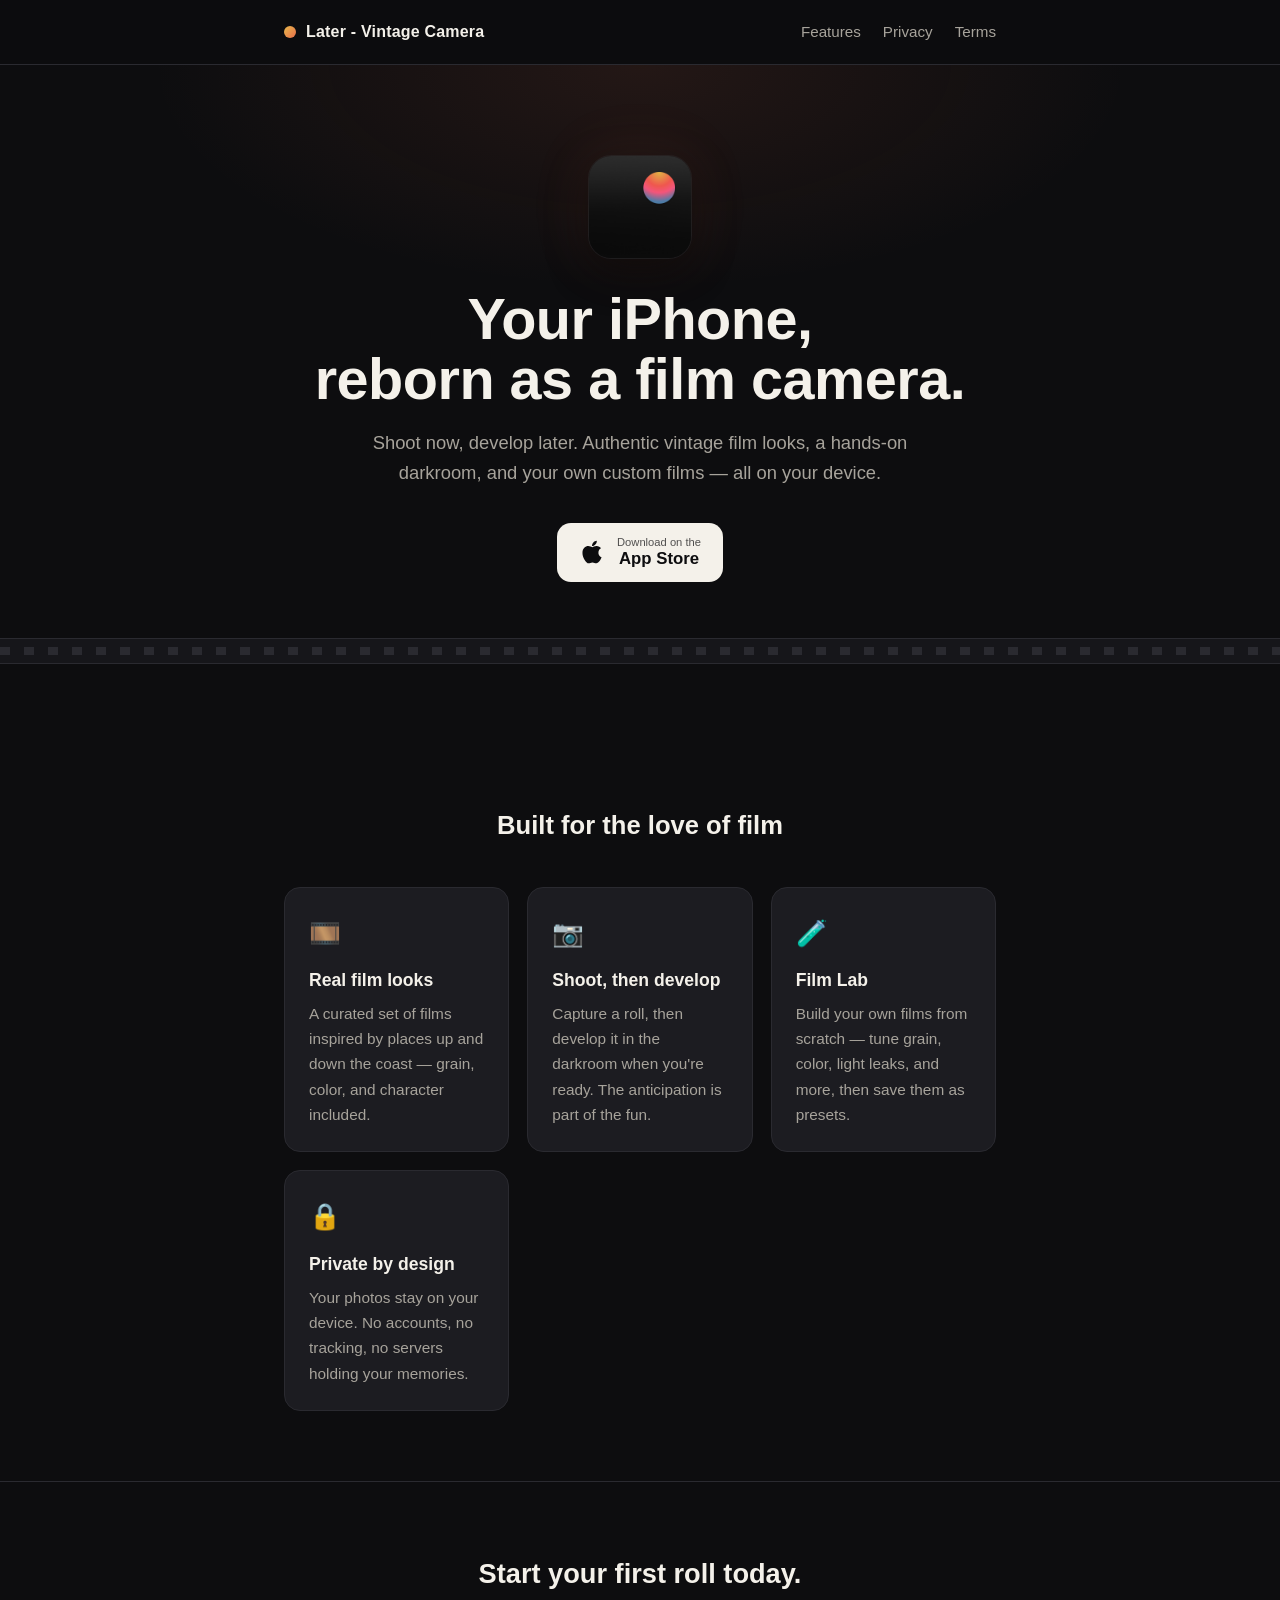
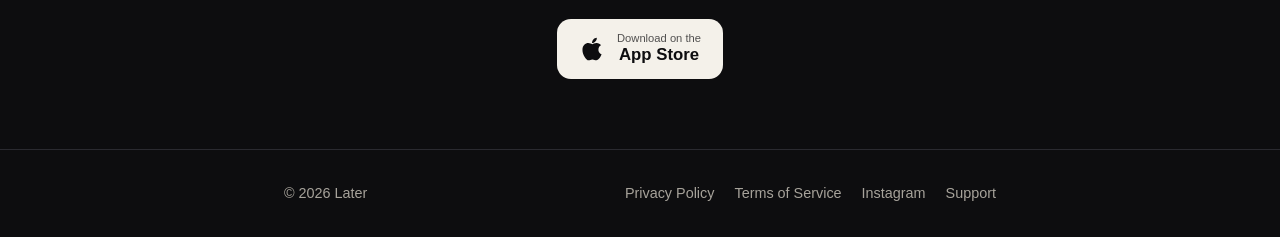
==== index.html @ 32f08ff6 "NAFC -> Later" ====
<!DOCTYPE html>
<html lang="en">
<head>
	<meta charset="UTF-8" />
	<meta name="viewport" content="width=device-width, initial-scale=1.0" />
	<title>Later — vintage film looks on your iPhone</title>
	<meta name="description" content="Later turns your iPhone into a vintage film camera. Shoot, develop, and relive your photos with authentic film looks." />
	<link rel="canonical" href="https://latercamera.app/" />

	<!-- Open Graph -->
	<meta property="og:type" content="website" />
	<meta property="og:title" content="Later - Vintage Camera App" />
	<meta property="og:description" content="Turn your iPhone into a vintage film camera. Shoot, develop, and relive your photos." />
	<meta property="og:url" content="https://latercamera.app/" />
	<meta property="og:image" content="https://latercamera.app/assets/logo.jpg" />
	<meta name="twitter:card" content="summary_large_image" />

	<link rel="icon" href="data:image/svg+xml,<svg xmlns='http://www.w3.org/2000/svg' viewBox='0 0 100 100'><text y='.9em' font-size='90'>📷</text></svg>" />
	<link rel="apple-touch-icon" href="assets/logo.jpg" />
	<link rel="stylesheet" href="styles.css" />
</head>
<body>
	<header class="site-header">
		<div class="container nav">
			<a class="brand" href="/"><span class="dot"></span> Later - Vintage Camera</a>
			<nav class="nav-links">
				<a href="#features">Features</a>
				<a href="/privacy">Privacy</a>
				<a href="/terms">Terms</a>
			</nav>
		</div>
	</header>

	<main>
		<section class="hero">
			<div class="container">
				<img class="app-icon" src="assets/logo.jpg" alt="Later app icon" width="104" height="104" />
				<h1>Your iPhone,<br />reborn as a film camera.</h1>
				<p class="lede">Shoot now, develop later. Authentic vintage film looks, a hands-on darkroom, and your own custom films — all on your device.</p>
				<a class="appstore-btn" href="https://apps.apple.com/app/apple-store/id6468926207?pt=123932392&amp;ct=website&amp;mt=8">
					<svg viewBox="0 0 384 512" fill="currentColor" aria-hidden="true"><path d="M318.7 268.7c-.2-36.7 16.4-64.4 50-84.8-18.8-26.9-47.2-41.7-84.7-44.6-35.5-2.8-74.3 20.7-88.5 20.7-15 0-49.4-19.7-76.4-19.7C63.3 141.2 4 184.8 4 273.5q0 39.3 14.4 81.2c12.8 36.7 59 126.7 107.2 125.2 25.2-.6 43-17.9 75.8-17.9 31.8 0 48.3 17.9 76.4 17.9 48.6-.7 90.4-82.5 102.6-119.3-65.2-30.7-61.7-90-61.7-91.9zm-56.6-164.2c27.3-32.4 24.8-61.9 24-72.5-24.1 1.4-52 16.4-67.9 34.9-17.5 19.8-27.8 44.3-25.6 71.9 26.1 2 49.9-11.4 69.5-34.3z"/></svg>
					<span><span class="small">Download on the</span><span class="big">App Store</span></span>
				</a>
			</div>
			<div class="filmstrip" aria-hidden="true"></div>
		</section>

		<section class="features" id="features">
			<div class="container">
				<h2>Built for the love of film</h2>
				<div class="grid">
					<div class="card">
						<div class="icon">🎞️</div>
						<h3>Real film looks</h3>
						<p>A curated set of films inspired by places up and down the coast — grain, color, and character included.</p>
					</div>
					<div class="card">
						<div class="icon">📷</div>
						<h3>Shoot, then develop</h3>
						<p>Capture a roll, then develop it in the darkroom when you're ready. The anticipation is part of the fun.</p>
					</div>
					<div class="card">
						<div class="icon">🧪</div>
						<h3>Film Lab</h3>
						<p>Build your own films from scratch — tune grain, color, light leaks, and more, then save them as presets.</p>
					</div>
					<div class="card">
						<div class="icon">🔒</div>
						<h3>Private by design</h3>
						<p>Your photos stay on your device. No accounts, no tracking, no servers holding your memories.</p>
					</div>
				</div>
			</div>
		</section>

		<section class="cta">
			<div class="container">
				<h2>Start your first roll today.</h2>
				<a class="appstore-btn" href="https://apps.apple.com/app/apple-store/id6468926207?pt=123932392&amp;ct=website&amp;mt=8">
					<svg viewBox="0 0 384 512" fill="currentColor" aria-hidden="true"><path d="M318.7 268.7c-.2-36.7 16.4-64.4 50-84.8-18.8-26.9-47.2-41.7-84.7-44.6-35.5-2.8-74.3 20.7-88.5 20.7-15 0-49.4-19.7-76.4-19.7C63.3 141.2 4 184.8 4 273.5q0 39.3 14.4 81.2c12.8 36.7 59 126.7 107.2 125.2 25.2-.6 43-17.9 75.8-17.9 31.8 0 48.3 17.9 76.4 17.9 48.6-.7 90.4-82.5 102.6-119.3-65.2-30.7-61.7-90-61.7-91.9zm-56.6-164.2c27.3-32.4 24.8-61.9 24-72.5-24.1 1.4-52 16.4-67.9 34.9-17.5 19.8-27.8 44.3-25.6 71.9 26.1 2 49.9-11.4 69.5-34.3z"/></svg>
					<span><span class="small">Download on the</span><span class="big">App Store</span></span>
				</a>
			</div>
		</section>
	</main>

	<footer class="site-footer">
		<div class="container footer-inner">
			<span>© 2026 Later</span>
			<nav class="footer-links">
				<a href="/privacy">Privacy Policy</a>
				<a href="/terms">Terms of Service</a>
				<a href="https://www.instagram.com/notafilmcamera/" rel="noopener" target="_blank">Instagram</a>
				<a href="mailto:support@latercamera.app">Support</a>
			</nav>
		</div>
	</footer>
</body>
</html>
---- styles.css ----
/* Not A Film Camera — site styles */

:root {
	--bg: #0d0d0f;
	--bg-soft: #16161a;
	--surface: #1c1c21;
	--text: #f4f1ea;
	--text-dim: #a7a39b;
	--accent: #e8b84b;        /* warm kodak-ish yellow */
	--accent-2: #e86f4b;      /* warm orange */
	--border: #2a2a30;
	--max-width: 760px;
	--radius: 16px;
	font-size: 16px;
}

* { box-sizing: border-box; margin: 0; padding: 0; }

html { scroll-behavior: smooth; }

body {
	background: var(--bg);
	color: var(--text);
	font-family: -apple-system, BlinkMacSystemFont, "Segoe UI", Roboto, Helvetica, Arial, sans-serif;
	line-height: 1.65;
	-webkit-font-smoothing: antialiased;
	min-height: 100vh;
	display: flex;
	flex-direction: column;
}

a { color: var(--accent); text-decoration: none; }
a:hover { text-decoration: underline; }

.container {
	width: 100%;
	max-width: var(--max-width);
	margin: 0 auto;
	padding: 0 24px;
}

/* Header / nav */
.site-header {
	border-bottom: 1px solid var(--border);
	background: rgba(13, 13, 15, 0.85);
	backdrop-filter: saturate(160%) blur(10px);
	position: sticky;
	top: 0;
	z-index: 10;
}
.nav {
	display: flex;
	align-items: center;
	justify-content: space-between;
	height: 64px;
}
.brand {
	display: flex;
	align-items: center;
	gap: 10px;
	font-weight: 700;
	color: var(--text);
	letter-spacing: 0.2px;
}
.brand:hover { text-decoration: none; }
.brand .dot {
	width: 12px; height: 12px; border-radius: 50%;
	background: linear-gradient(135deg, var(--accent), var(--accent-2));
}
.nav-links { display: flex; gap: 22px; font-size: 0.95rem; }
.nav-links a { color: var(--text-dim); }
.nav-links a:hover { color: var(--text); text-decoration: none; }

/* Hero */
.hero {
	text-align: center;
	padding: 90px 0 70px;
	background:
		radial-gradient(700px 320px at 50% 0%, rgba(232, 111, 75, 0.10), transparent 70%),
		var(--bg);
}
.app-icon {
	width: 104px;
	height: 104px;
	border-radius: 23px;
	display: block;
	margin: 0 auto 30px;
	box-shadow: 0 14px 40px rgba(0, 0, 0, 0.45), 0 0 60px rgba(232, 111, 75, 0.12);
	border: 1px solid rgba(255, 255, 255, 0.06);
}
.hero .eyebrow {
	color: var(--accent);
	font-size: 0.8rem;
	font-weight: 600;
	letter-spacing: 2px;
	text-transform: uppercase;
}
.hero h1 {
	font-size: clamp(2.4rem, 7vw, 3.6rem);
	line-height: 1.05;
	margin: 16px 0 18px;
	letter-spacing: -0.5px;
}
.hero p.lede {
	color: var(--text-dim);
	font-size: 1.15rem;
	max-width: 540px;
	margin: 0 auto 34px;
}

/* App Store button */
.appstore-btn {
	display: inline-flex;
	align-items: center;
	gap: 12px;
	background: var(--text);
	color: #0d0d0f;
	padding: 14px 22px;
	border-radius: 14px;
	font-weight: 600;
	font-size: 1.02rem;
	transition: transform 0.15s ease, opacity 0.15s ease;
}
.appstore-btn:hover { transform: translateY(-2px); text-decoration: none; opacity: 0.92; }
.appstore-btn svg { width: 26px; height: 26px; }
.appstore-btn .small { display: block; font-size: 0.7rem; font-weight: 500; opacity: 0.7; line-height: 1; margin-bottom: 2px; }
.appstore-btn .big { display: block; font-size: 1.05rem; line-height: 1.1; }

/* Film strip accent */
.filmstrip {
	height: 26px;
	margin: 56px 0 0;
	background:
		repeating-linear-gradient(90deg, var(--border) 0 10px, transparent 10px 24px) center / auto 8px no-repeat,
		var(--bg-soft);
	border-top: 1px solid var(--border);
	border-bottom: 1px solid var(--border);
}

/* Features */
.features { padding: 70px 0; }
.features h2 { text-align: center; font-size: 1.6rem; margin-bottom: 40px; }
.grid {
	display: grid;
	grid-template-columns: repeat(auto-fit, minmax(220px, 1fr));
	gap: 18px;
}
.card {
	background: var(--surface);
	border: 1px solid var(--border);
	border-radius: var(--radius);
	padding: 24px;
}
.card .icon { font-size: 1.6rem; }
.card h3 { font-size: 1.1rem; margin: 12px 0 6px; }
.card p { color: var(--text-dim); font-size: 0.96rem; }

/* CTA band */
.cta {
	text-align: center;
	padding: 70px 0;
	border-top: 1px solid var(--border);
}
.cta h2 { font-size: 1.7rem; margin-bottom: 22px; }

/* Legal / content pages */
.content { padding: 56px 0 72px; flex: 1; }
.content h1 { font-size: 2rem; margin-bottom: 6px; }
.content .updated { color: var(--text-dim); font-size: 0.9rem; margin-bottom: 36px; }
.content h2 { font-size: 1.25rem; margin: 34px 0 12px; }
.content p, .content li { color: var(--text); }
.content p { margin-bottom: 14px; }
.content ul { margin: 0 0 14px 22px; }
.content li { margin-bottom: 8px; }
.content a { word-break: break-word; }

/* Footer */
.site-footer {
	border-top: 1px solid var(--border);
	padding: 32px 0;
	color: var(--text-dim);
	font-size: 0.9rem;
}
.footer-inner {
	display: flex;
	flex-wrap: wrap;
	gap: 14px;
	align-items: center;
	justify-content: space-between;
}
.footer-links { display: flex; gap: 20px; flex-wrap: wrap; }
.footer-links a { color: var(--text-dim); }
.footer-links a:hover { color: var(--text); text-decoration: none; }

@media (max-width: 520px) {
	.nav-links { gap: 16px; }
	.hero { padding: 70px 0 56px; }
}
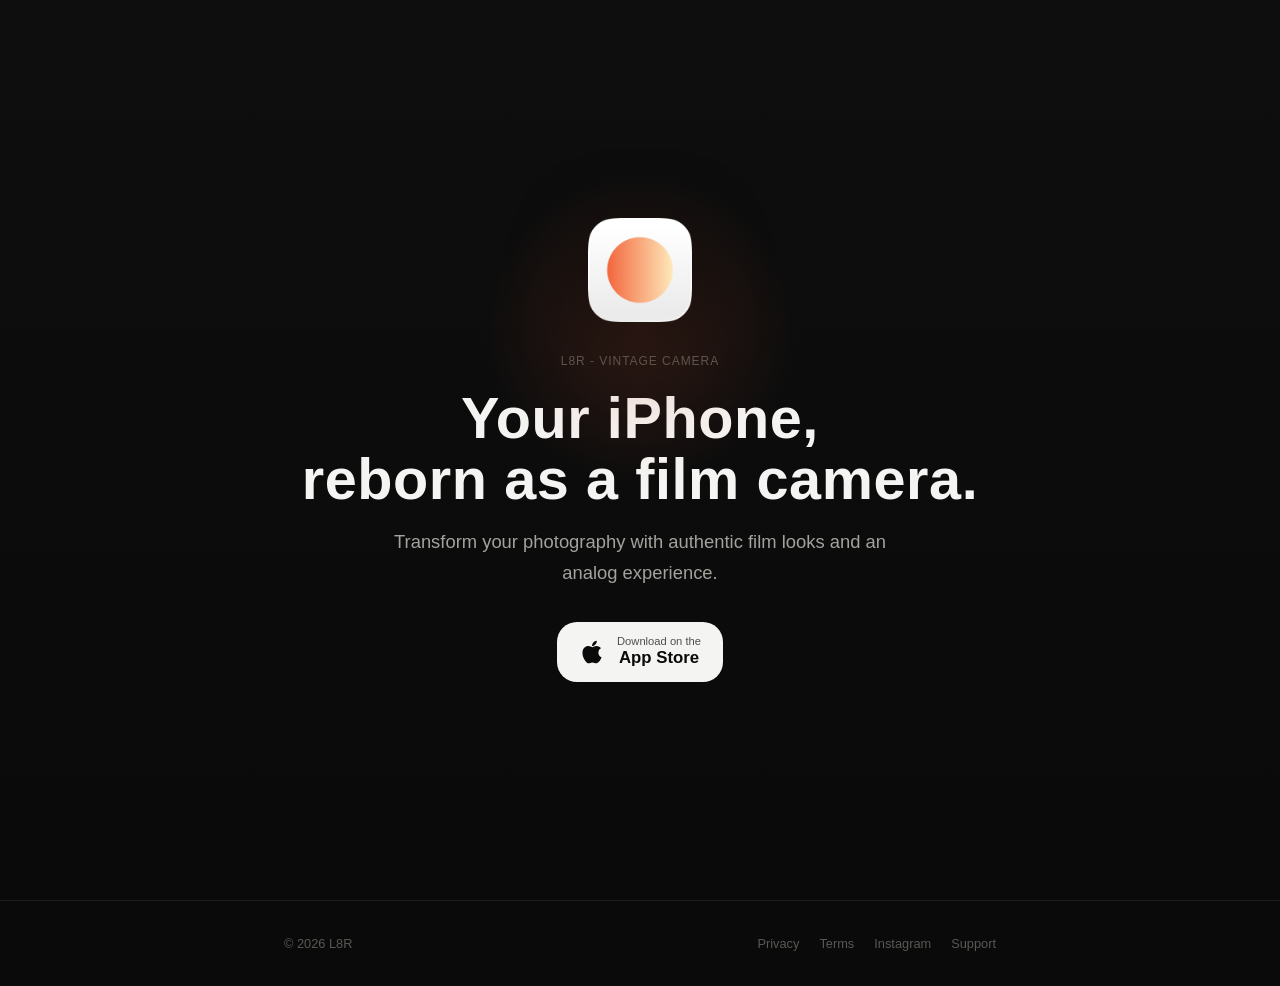
==== commit 8e9a6721: "Sync the site to the app's 7.6.0 theme: new orb favicon and logo, background 0A0A0A, semibold titles" ====
--- a/index.html
+++ b/index.html
@@ -3,80 +3,32 @@
 <head>
 	<meta charset="UTF-8" />
 	<meta name="viewport" content="width=device-width, initial-scale=1.0" />
-	<title>Later — vintage film looks on your iPhone</title>
-	<meta name="description" content="Later turns your iPhone into a vintage film camera. Shoot, develop, and relive your photos with authentic film looks." />
-	<link rel="canonical" href="https://latercamera.app/" />
+	<meta name="theme-color" content="#0A0A0A" />
+	<title>L8R, vintage film looks on your iPhone</title>
+	<meta name="description" content="L8R turns your iPhone into a vintage film camera. Shoot, develop, and relive your photos with authentic film looks." />
+	<link rel="canonical" href="https://l8r.camera/" />
 
 	<!-- Open Graph -->
 	<meta property="og:type" content="website" />
-	<meta property="og:title" content="Later - Vintage Camera App" />
+	<meta property="og:title" content="L8R - Vintage Camera App" />
 	<meta property="og:description" content="Turn your iPhone into a vintage film camera. Shoot, develop, and relive your photos." />
-	<meta property="og:url" content="https://latercamera.app/" />
-	<meta property="og:image" content="https://latercamera.app/assets/logo.jpg" />
+	<meta property="og:url" content="https://l8r.camera/" />
+	<meta property="og:image" content="https://l8r.camera/assets/logo.png" />
 	<meta name="twitter:card" content="summary_large_image" />
 
-	<link rel="icon" href="data:image/svg+xml,<svg xmlns='http://www.w3.org/2000/svg' viewBox='0 0 100 100'><text y='.9em' font-size='90'>📷</text></svg>" />
-	<link rel="apple-touch-icon" href="assets/logo.jpg" />
+	<link rel="icon" type="image/svg+xml" href="assets/favicon.svg" />
+	<link rel="apple-touch-icon" href="assets/logo.png" />
 	<link rel="stylesheet" href="styles.css" />
 </head>
 <body>
-	<header class="site-header">
-		<div class="container nav">
-			<a class="brand" href="/"><span class="dot"></span> Later - Vintage Camera</a>
-			<nav class="nav-links">
-				<a href="#features">Features</a>
-				<a href="/privacy">Privacy</a>
-				<a href="/terms">Terms</a>
-			</nav>
-		</div>
-	</header>
-
 	<main>
 		<section class="hero">
 			<div class="container">
-				<img class="app-icon" src="assets/logo.jpg" alt="Later app icon" width="104" height="104" />
+				<img class="app-icon" src="assets/logo.png" alt="L8R app icon" width="104" height="104" />
+				<p class="eyebrow">L8R - Vintage Camera</p>
 				<h1>Your iPhone,<br />reborn as a film camera.</h1>
-				<p class="lede">Shoot now, develop later. Authentic vintage film looks, a hands-on darkroom, and your own custom films — all on your device.</p>
-				<a class="appstore-btn" href="https://apps.apple.com/app/apple-store/id6468926207?pt=123932392&amp;ct=website&amp;mt=8">
-					<svg viewBox="0 0 384 512" fill="currentColor" aria-hidden="true"><path d="M318.7 268.7c-.2-36.7 16.4-64.4 50-84.8-18.8-26.9-47.2-41.7-84.7-44.6-35.5-2.8-74.3 20.7-88.5 20.7-15 0-49.4-19.7-76.4-19.7C63.3 141.2 4 184.8 4 273.5q0 39.3 14.4 81.2c12.8 36.7 59 126.7 107.2 125.2 25.2-.6 43-17.9 75.8-17.9 31.8 0 48.3 17.9 76.4 17.9 48.6-.7 90.4-82.5 102.6-119.3-65.2-30.7-61.7-90-61.7-91.9zm-56.6-164.2c27.3-32.4 24.8-61.9 24-72.5-24.1 1.4-52 16.4-67.9 34.9-17.5 19.8-27.8 44.3-25.6 71.9 26.1 2 49.9-11.4 69.5-34.3z"/></svg>
-					<span><span class="small">Download on the</span><span class="big">App Store</span></span>
-				</a>
-			</div>
-			<div class="filmstrip" aria-hidden="true"></div>
-		</section>
-
-		<section class="features" id="features">
-			<div class="container">
-				<h2>Built for the love of film</h2>
-				<div class="grid">
-					<div class="card">
-						<div class="icon">🎞️</div>
-						<h3>Real film looks</h3>
-						<p>A curated set of films inspired by places up and down the coast — grain, color, and character included.</p>
-					</div>
-					<div class="card">
-						<div class="icon">📷</div>
-						<h3>Shoot, then develop</h3>
-						<p>Capture a roll, then develop it in the darkroom when you're ready. The anticipation is part of the fun.</p>
-					</div>
-					<div class="card">
-						<div class="icon">🧪</div>
-						<h3>Film Lab</h3>
-						<p>Build your own films from scratch — tune grain, color, light leaks, and more, then save them as presets.</p>
-					</div>
-					<div class="card">
-						<div class="icon">🔒</div>
-						<h3>Private by design</h3>
-						<p>Your photos stay on your device. No accounts, no tracking, no servers holding your memories.</p>
-					</div>
-				</div>
-			</div>
-		</section>
-
-		<section class="cta">
-			<div class="container">
-				<h2>Start your first roll today.</h2>
-				<a class="appstore-btn" href="https://apps.apple.com/app/apple-store/id6468926207?pt=123932392&amp;ct=website&amp;mt=8">
+				<p class="lede">Transform your photography with authentic film looks and an analog experience.</p>
+				<a class="appstore-btn" href="https://apps.apple.com/app/apple-store/id6468926207?pt=123932392&amp;ct=Website&amp;mt=8">
 					<svg viewBox="0 0 384 512" fill="currentColor" aria-hidden="true"><path d="M318.7 268.7c-.2-36.7 16.4-64.4 50-84.8-18.8-26.9-47.2-41.7-84.7-44.6-35.5-2.8-74.3 20.7-88.5 20.7-15 0-49.4-19.7-76.4-19.7C63.3 141.2 4 184.8 4 273.5q0 39.3 14.4 81.2c12.8 36.7 59 126.7 107.2 125.2 25.2-.6 43-17.9 75.8-17.9 31.8 0 48.3 17.9 76.4 17.9 48.6-.7 90.4-82.5 102.6-119.3-65.2-30.7-61.7-90-61.7-91.9zm-56.6-164.2c27.3-32.4 24.8-61.9 24-72.5-24.1 1.4-52 16.4-67.9 34.9-17.5 19.8-27.8 44.3-25.6 71.9 26.1 2 49.9-11.4 69.5-34.3z"/></svg>
 					<span><span class="small">Download on the</span><span class="big">App Store</span></span>
 				</a>
@@ -86,12 +38,12 @@
 
 	<footer class="site-footer">
 		<div class="container footer-inner">
-			<span>© 2026 Later</span>
+			<span>© 2026 L8R</span>
 			<nav class="footer-links">
-				<a href="/privacy">Privacy Policy</a>
-				<a href="/terms">Terms of Service</a>
-				<a href="https://www.instagram.com/notafilmcamera/" rel="noopener" target="_blank">Instagram</a>
-				<a href="mailto:support@latercamera.app">Support</a>
+				<a href="/privacy">Privacy</a>
+				<a href="/terms">Terms</a>
+				<a href="https://www.instagram.com/l8r.camera/" rel="noopener" target="_blank">Instagram</a>
+				<a href="mailto:support@l8r.camera">Support</a>
 			</nav>
 		</div>
 	</footer>
--- a/styles.css
+++ b/styles.css
@@ -1,22 +1,37 @@
-/* Not A Film Camera — site styles */
+/* L8R site styles, matched to the app's color tokens (Assets.xcassets/Colors/UI) */
 
 :root {
-	--bg: #0d0d0f;
-	--bg-soft: #16161a;
-	--surface: #1c1c21;
-	--text: #f4f1ea;
-	--text-dim: #a7a39b;
-	--accent: #e8b84b;        /* warm kodak-ish yellow */
-	--accent-2: #e86f4b;      /* warm orange */
-	--border: #2a2a30;
+	--bg: #0a0a0a;              /* background */
+	--bg-soft: #121212;         /* secondaryBackground */
+	--surface: #1a1a1a;         /* tertiaryBackground */
+	--text: #f4f4f2;            /* label */
+	--text-dim: #a3a29d;        /* secondaryLabel */
+	--text-faint: #585854;      /* tertiaryLabel */
+	--accent: #e8c24e;          /* accent, warm amber */
+	--border: rgba(255, 255, 255, 0.08); /* separator */
 	--max-width: 760px;
-	--radius: 16px;
+	--radius: 20px;
 	font-size: 16px;
+	color-scheme: dark;
+}
+
+/* App tokens are authored in Display P3; match them exactly where supported. */
+@supports (color: color(display-p3 1 1 1)) {
+	:root {
+		--bg: color(display-p3 0.039 0.039 0.039);
+		--bg-soft: color(display-p3 0.071 0.071 0.071);
+		--surface: color(display-p3 0.102 0.102 0.102);
+		--text: color(display-p3 0.957 0.957 0.949);
+		--text-dim: color(display-p3 0.639 0.635 0.616);
+		--text-faint: color(display-p3 0.345 0.345 0.329);
+		--accent: color(display-p3 0.910 0.761 0.306);
+		--border: color(display-p3 0.996 1 1 / 0.08);
+	}
 }
 
 * { box-sizing: border-box; margin: 0; padding: 0; }
 
-html { scroll-behavior: smooth; }
+html { scroll-behavior: smooth; background: var(--bg); }
 
 body {
 	background: var(--bg);
@@ -29,8 +44,19 @@
 	flex-direction: column;
 }
 
-a { color: var(--accent); text-decoration: none; }
+/* Titles are semibold since the app's 7.6.0 type pass (title style). */
+h1, h2, h3 { font-weight: 600; }
+
+a { color: var(--text); text-decoration: none; }
 a:hover { text-decoration: underline; }
+
+/* Mechanical caps labels, the app's caption style. */
+.caption {
+	font-size: 0.75rem;
+	font-weight: 500;
+	text-transform: uppercase;
+	letter-spacing: 0.08em;
+}
 
 .container {
 	width: 100%;
@@ -39,67 +65,51 @@
 	padding: 0 24px;
 }
 
-/* Header / nav */
-.site-header {
-	border-bottom: 1px solid var(--border);
-	background: rgba(13, 13, 15, 0.85);
-	backdrop-filter: saturate(160%) blur(10px);
-	position: sticky;
-	top: 0;
-	z-index: 10;
-}
-.nav {
-	display: flex;
-	align-items: center;
-	justify-content: space-between;
-	height: 64px;
-}
-.brand {
-	display: flex;
-	align-items: center;
-	gap: 10px;
-	font-weight: 700;
-	color: var(--text);
-	letter-spacing: 0.2px;
-}
-.brand:hover { text-decoration: none; }
-.brand .dot {
-	width: 12px; height: 12px; border-radius: 50%;
-	background: linear-gradient(135deg, var(--accent), var(--accent-2));
-}
-.nav-links { display: flex; gap: 22px; font-size: 0.95rem; }
-.nav-links a { color: var(--text-dim); }
-.nav-links a:hover { color: var(--text); text-decoration: none; }
-
 /* Hero */
 .hero {
+	min-height: 100vh;
+	min-height: 100svh;
+	display: flex;
+	flex-direction: column;
+	justify-content: center;
 	text-align: center;
-	padding: 90px 0 70px;
-	background:
-		radial-gradient(700px 320px at 50% 0%, rgba(232, 111, 75, 0.10), transparent 70%),
-		var(--bg);
+	padding: 40px 0;
+	background: linear-gradient(180deg, color-mix(in srgb, var(--bg-soft) 50%, transparent), var(--bg));
 }
 .app-icon {
 	width: 104px;
 	height: 104px;
-	border-radius: 23px;
 	display: block;
 	margin: 0 auto 30px;
-	box-shadow: 0 14px 40px rgba(0, 0, 0, 0.45), 0 0 60px rgba(232, 111, 75, 0.12);
-	border: 1px solid rgba(255, 255, 255, 0.06);
+	filter: drop-shadow(0 14px 40px rgba(0, 0, 0, 0.45));
+	position: relative;
+}
+/* A whisper of the orb's warmth behind the icon, from the new logo's
+   gradient (#F3683F to #FFEABB). */
+.hero .container { position: relative; }
+.hero .container::before {
+	content: "";
+	position: absolute;
+	top: -60px;
+	left: 50%;
+	transform: translateX(-50%);
+	width: 340px;
+	height: 340px;
+	background: radial-gradient(circle, rgba(243, 104, 63, 0.16), transparent 65%);
+	pointer-events: none;
 }
 .hero .eyebrow {
-	color: var(--accent);
-	font-size: 0.8rem;
-	font-weight: 600;
-	letter-spacing: 2px;
+	color: var(--text-faint);
+	font-size: 0.75rem;
+	font-weight: 500;
+	letter-spacing: 0.08em;
 	text-transform: uppercase;
 }
 .hero h1 {
 	font-size: clamp(2.4rem, 7vw, 3.6rem);
 	line-height: 1.05;
 	margin: 16px 0 18px;
-	letter-spacing: -0.5px;
+	letter-spacing: 0.01em;
 }
 .hero p.lede {
 	color: var(--text-dim);
@@ -108,15 +118,16 @@
 	margin: 0 auto 34px;
 }
 
-/* App Store button */
+/* App Store button: the app's RectangleButton: white slab, dark text,
+   radius 20 and semibold label since the 7.6.0 pass. */
 .appstore-btn {
 	display: inline-flex;
 	align-items: center;
 	gap: 12px;
 	background: var(--text);
-	color: #0d0d0f;
+	color: var(--bg);
 	padding: 14px 22px;
-	border-radius: 14px;
+	border-radius: 20px;
 	font-weight: 600;
 	font-size: 1.02rem;
 	transition: transform 0.15s ease, opacity 0.15s ease;
@@ -126,42 +137,14 @@
 .appstore-btn .small { display: block; font-size: 0.7rem; font-weight: 500; opacity: 0.7; line-height: 1; margin-bottom: 2px; }
 .appstore-btn .big { display: block; font-size: 1.05rem; line-height: 1.1; }
 
-/* Film strip accent */
-.filmstrip {
-	height: 26px;
-	margin: 56px 0 0;
-	background:
-		repeating-linear-gradient(90deg, var(--border) 0 10px, transparent 10px 24px) center / auto 8px no-repeat,
-		var(--bg-soft);
-	border-top: 1px solid var(--border);
-	border-bottom: 1px solid var(--border);
+/* Download redirect page hint (in-app browser escape). */
+.hint {
+	color: var(--text-dim);
+	font-size: 0.9rem;
+	max-width: 360px;
+	margin: 26px auto 0;
 }
-
-/* Features */
-.features { padding: 70px 0; }
-.features h2 { text-align: center; font-size: 1.6rem; margin-bottom: 40px; }
-.grid {
-	display: grid;
-	grid-template-columns: repeat(auto-fit, minmax(220px, 1fr));
-	gap: 18px;
-}
-.card {
-	background: var(--surface);
-	border: 1px solid var(--border);
-	border-radius: var(--radius);
-	padding: 24px;
-}
-.card .icon { font-size: 1.6rem; }
-.card h3 { font-size: 1.1rem; margin: 12px 0 6px; }
-.card p { color: var(--text-dim); font-size: 0.96rem; }
-
-/* CTA band */
-.cta {
-	text-align: center;
-	padding: 70px 0;
-	border-top: 1px solid var(--border);
-}
-.cta h2 { font-size: 1.7rem; margin-bottom: 22px; }
+.hint strong { color: var(--text); font-weight: 500; }
 
 /* Legal / content pages */
 .content { padding: 56px 0 72px; flex: 1; }
@@ -172,14 +155,16 @@
 .content p { margin-bottom: 14px; }
 .content ul { margin: 0 0 14px 22px; }
 .content li { margin-bottom: 8px; }
-.content a { word-break: break-word; }
+.content a { color: var(--accent); word-break: break-word; }
 
-/* Footer */
+/* Footer: quiet sentence case, like the app's legal row (the caps went
+   with the 7.6.0 sentence-case pass). */
 .site-footer {
 	border-top: 1px solid var(--border);
 	padding: 32px 0;
-	color: var(--text-dim);
-	font-size: 0.9rem;
+	color: var(--text-faint);
+	font-size: 0.8rem;
+	font-weight: 500;
 }
 .footer-inner {
 	display: flex;
@@ -189,10 +174,9 @@
 	justify-content: space-between;
 }
 .footer-links { display: flex; gap: 20px; flex-wrap: wrap; }
-.footer-links a { color: var(--text-dim); }
-.footer-links a:hover { color: var(--text); text-decoration: none; }
+.footer-links a, .footer-inner > a { color: var(--text-faint); }
+.footer-links a:hover, .footer-inner > a:hover { color: var(--text); text-decoration: none; }
 
 @media (max-width: 520px) {
-	.nav-links { gap: 16px; }
-	.hero { padding: 70px 0 56px; }
+	.hero { padding: 32px 0; }
 }
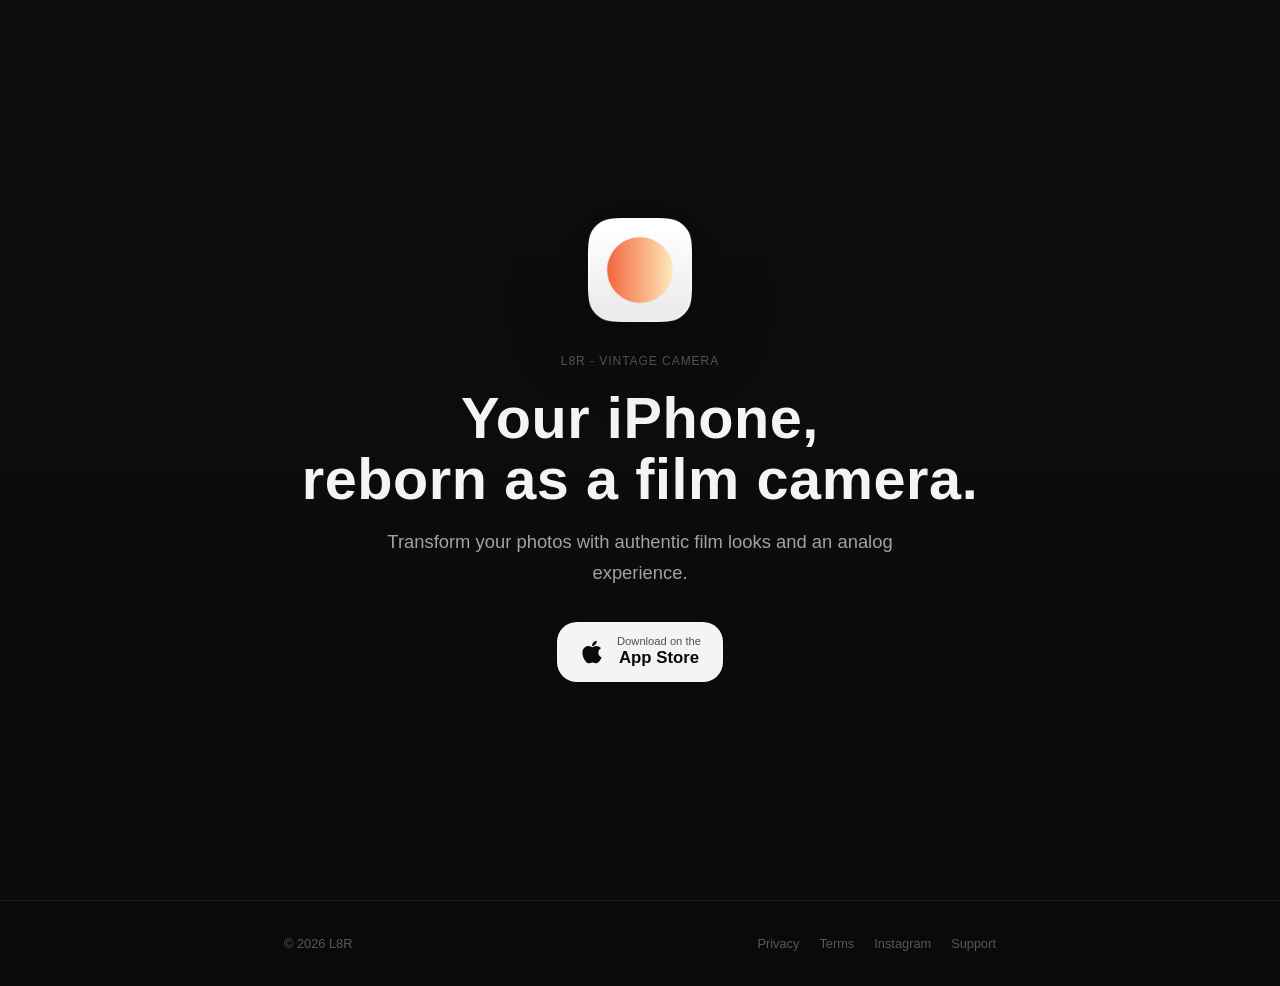
==== commit c12e3b3b: "Say transform your photos, matching the app's paywall copy Co-Authored-By: Claude Fable 5 <noreply@a" ====
--- a/index.html
+++ b/index.html
@@ -27,7 +27,7 @@
 				<img class="app-icon" src="assets/logo.png" alt="L8R app icon" width="104" height="104" />
 				<p class="eyebrow">L8R - Vintage Camera</p>
 				<h1>Your iPhone,<br />reborn as a film camera.</h1>
-				<p class="lede">Transform your photography with authentic film looks and an analog experience.</p>
+				<p class="lede">Transform your photos with authentic film looks and an analog experience.</p>
 				<a class="appstore-btn" href="https://apps.apple.com/app/apple-store/id6468926207?pt=123932392&amp;ct=Website&amp;mt=8">
 					<svg viewBox="0 0 384 512" fill="currentColor" aria-hidden="true"><path d="M318.7 268.7c-.2-36.7 16.4-64.4 50-84.8-18.8-26.9-47.2-41.7-84.7-44.6-35.5-2.8-74.3 20.7-88.5 20.7-15 0-49.4-19.7-76.4-19.7C63.3 141.2 4 184.8 4 273.5q0 39.3 14.4 81.2c12.8 36.7 59 126.7 107.2 125.2 25.2-.6 43-17.9 75.8-17.9 31.8 0 48.3 17.9 76.4 17.9 48.6-.7 90.4-82.5 102.6-119.3-65.2-30.7-61.7-90-61.7-91.9zm-56.6-164.2c27.3-32.4 24.8-61.9 24-72.5-24.1 1.4-52 16.4-67.9 34.9-17.5 19.8-27.8 44.3-25.6 71.9 26.1 2 49.9-11.4 69.5-34.3z"/></svg>
 					<span><span class="small">Download on the</span><span class="big">App Store</span></span>
--- a/styles.css
+++ b/styles.css
@@ -82,21 +82,6 @@
 	display: block;
 	margin: 0 auto 30px;
 	filter: drop-shadow(0 14px 40px rgba(0, 0, 0, 0.45));
-	position: relative;
-}
-/* A whisper of the orb's warmth behind the icon, from the new logo's
-   gradient (#F3683F to #FFEABB). */
-.hero .container { position: relative; }
-.hero .container::before {
-	content: "";
-	position: absolute;
-	top: -60px;
-	left: 50%;
-	transform: translateX(-50%);
-	width: 340px;
-	height: 340px;
-	background: radial-gradient(circle, rgba(243, 104, 63, 0.16), transparent 65%);
-	pointer-events: none;
 }
 .hero .eyebrow {
 	color: var(--text-faint);
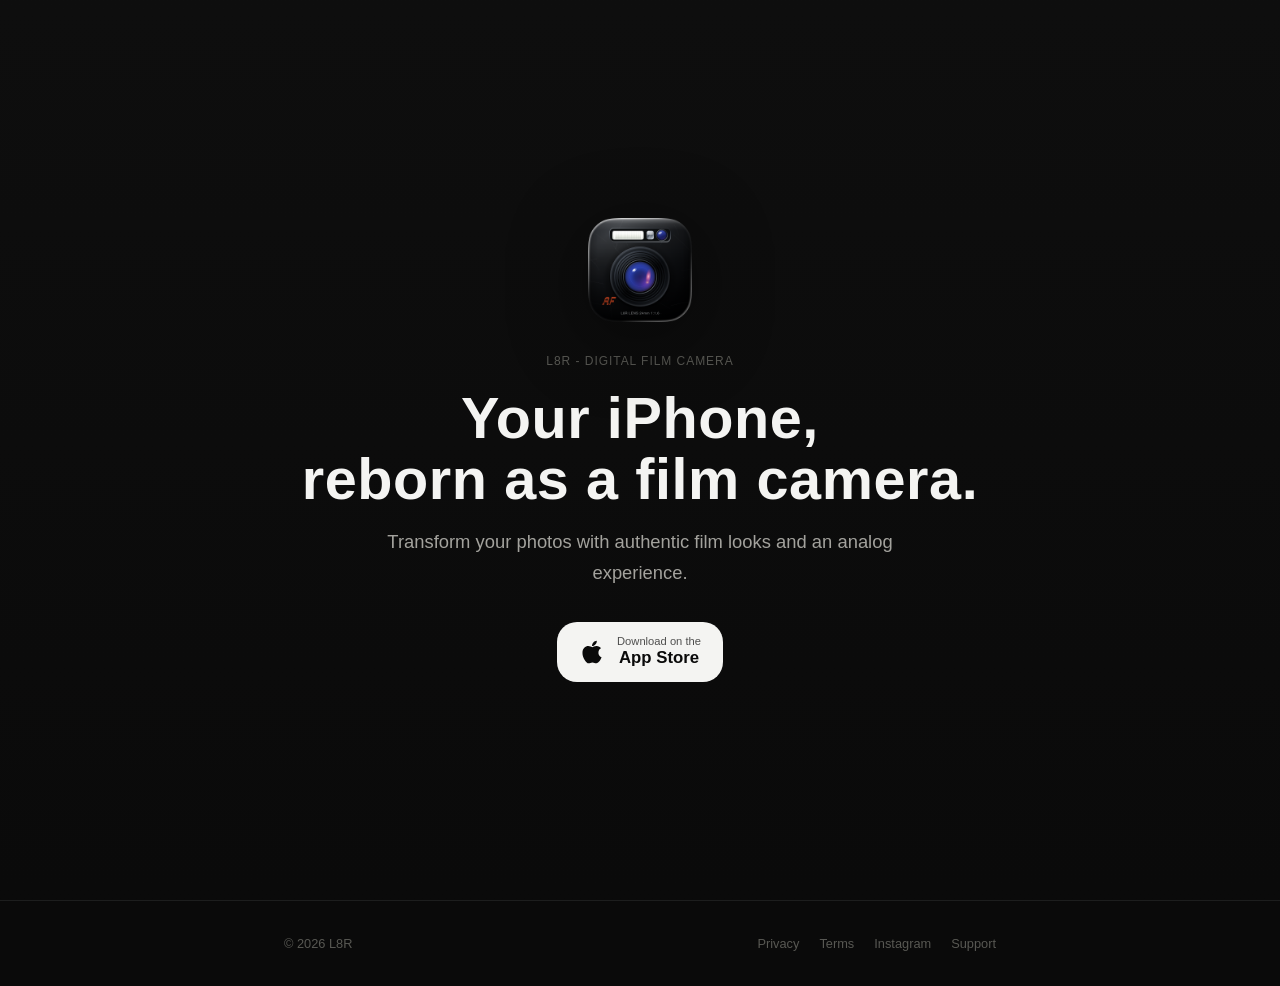
==== commit 1e648a99: "Say digital film camera rather than vintage camera in the eyebrow on every page and in the social ti" ====
--- a/index.html
+++ b/index.html
@@ -3,15 +3,15 @@
 <head>
 	<meta charset="UTF-8" />
 	<meta name="viewport" content="width=device-width, initial-scale=1.0" />
-	<meta name="theme-color" content="#0A0A0A" />
+	<meta name="theme-color" content="#0E0E0E" />
 	<title>L8R, vintage film looks on your iPhone</title>
-	<meta name="description" content="L8R turns your iPhone into a vintage film camera. Shoot, develop, and relive your photos with authentic film looks." />
+	<meta name="description" content="L8R turns your iPhone into a digital film camera. Shoot, develop, and relive your photos with authentic film looks." />
 	<link rel="canonical" href="https://l8r.camera/" />
 
 	<!-- Open Graph -->
 	<meta property="og:type" content="website" />
-	<meta property="og:title" content="L8R - Vintage Camera App" />
-	<meta property="og:description" content="Turn your iPhone into a vintage film camera. Shoot, develop, and relive your photos." />
+	<meta property="og:title" content="L8R - Digital Film Camera App" />
+	<meta property="og:description" content="Turn your iPhone into a digital film camera. Shoot, develop, and relive your photos." />
 	<meta property="og:url" content="https://l8r.camera/" />
 	<meta property="og:image" content="https://l8r.camera/assets/logo.png" />
 	<meta name="twitter:card" content="summary_large_image" />
@@ -25,7 +25,7 @@
 		<section class="hero">
 			<div class="container">
 				<img class="app-icon" src="assets/logo.png" alt="L8R app icon" width="104" height="104" />
-				<p class="eyebrow">L8R - Vintage Camera</p>
+				<p class="eyebrow">L8R - Digital Film Camera</p>
 				<h1>Your iPhone,<br />reborn as a film camera.</h1>
 				<p class="lede">Transform your photos with authentic film looks and an analog experience.</p>
 				<a class="appstore-btn" href="https://apps.apple.com/app/apple-store/id6468926207?pt=123932392&amp;ct=Website&amp;mt=8">
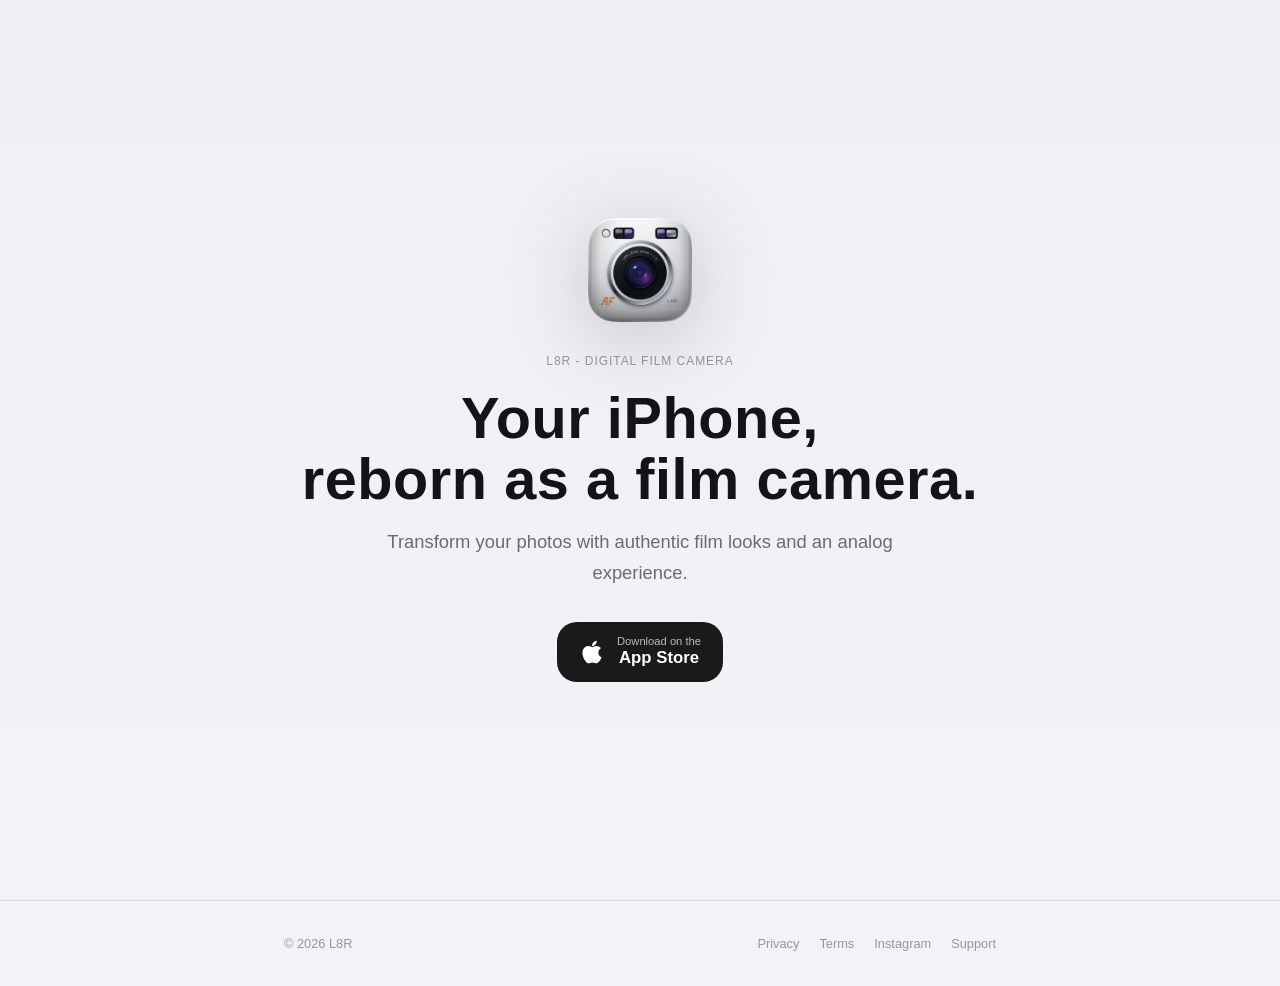
==== commit 3dceadbf: "Go light with the v8.0.0 redesign, the palette flips to the app's light tokens with the deepened amb" ====
--- a/index.html
+++ b/index.html
@@ -3,7 +3,7 @@
 <head>
 	<meta charset="UTF-8" />
 	<meta name="viewport" content="width=device-width, initial-scale=1.0" />
-	<meta name="theme-color" content="#0E0E0E" />
+	<meta name="theme-color" content="#EFEFF4" />
 	<title>L8R, vintage film looks on your iPhone</title>
 	<meta name="description" content="L8R turns your iPhone into a digital film camera. Shoot, develop, and relive your photos with authentic film looks." />
 	<link rel="canonical" href="https://l8r.camera/" />
--- a/styles.css
+++ b/styles.css
@@ -1,31 +1,31 @@
 /* L8R site styles, matched to the app's color tokens (Assets.xcassets/Colors/UI) */
 
 :root {
-	--bg: #0a0a0a;              /* background */
-	--bg-soft: #121212;         /* secondaryBackground */
-	--surface: #1a1a1a;         /* tertiaryBackground */
-	--text: #f4f4f2;            /* label */
-	--text-dim: #a3a29d;        /* secondaryLabel */
-	--text-faint: #585854;      /* tertiaryLabel */
-	--accent: #e8c24e;          /* accent, warm amber */
-	--border: rgba(255, 255, 255, 0.08); /* separator */
+	--bg: #f2f2f7;              /* background */
+	--bg-soft: #ebebf0;         /* secondaryBackground */
+	--surface: #ffffff;         /* tertiaryBackground */
+	--text: #141416;            /* label */
+	--text-dim: #6b6b70;        /* secondaryLabel */
+	--text-faint: #96969e;      /* tertiaryLabel */
+	--accent: #e8b44a;          /* accent, warm amber */
+	--border: rgba(0, 0, 0, 0.1); /* separator */
 	--max-width: 760px;
 	--radius: 20px;
 	font-size: 16px;
-	color-scheme: dark;
+	color-scheme: light;
 }
 
 /* App tokens are authored in Display P3; match them exactly where supported. */
 @supports (color: color(display-p3 1 1 1)) {
 	:root {
-		--bg: color(display-p3 0.039 0.039 0.039);
-		--bg-soft: color(display-p3 0.071 0.071 0.071);
-		--surface: color(display-p3 0.102 0.102 0.102);
-		--text: color(display-p3 0.957 0.957 0.949);
-		--text-dim: color(display-p3 0.639 0.635 0.616);
-		--text-faint: color(display-p3 0.345 0.345 0.329);
-		--accent: color(display-p3 0.910 0.761 0.306);
-		--border: color(display-p3 0.996 1 1 / 0.08);
+		--bg: color(display-p3 0.949 0.949 0.969);
+		--bg-soft: color(display-p3 0.922 0.922 0.941);
+		--surface: color(display-p3 1 1 1);
+		--text: color(display-p3 0.078 0.078 0.086);
+		--text-dim: color(display-p3 0.420 0.420 0.439);
+		--text-faint: color(display-p3 0.588 0.588 0.620);
+		--accent: color(display-p3 0.910 0.706 0.290);
+		--border: color(display-p3 0 0 0 / 0.1);
 	}
 }
 
@@ -81,7 +81,7 @@
 	height: 104px;
 	display: block;
 	margin: 0 auto 30px;
-	filter: drop-shadow(0 14px 40px rgba(0, 0, 0, 0.45));
+	filter: drop-shadow(0 14px 40px rgba(0, 0, 0, 0.18));
 }
 .hero .eyebrow {
 	color: var(--text-faint);
@@ -103,14 +103,14 @@
 	margin: 0 auto 34px;
 }
 
-/* App Store button: the app's RectangleButton: white slab, dark text,
-   radius 20 and semibold label since the 7.6.0 pass. */
+/* App Store button: the app's RectangleButton: dark slab, white text
+   since the 7.7.0 light pass, radius 20 and semibold label. */
 .appstore-btn {
 	display: inline-flex;
 	align-items: center;
 	gap: 12px;
-	background: var(--text);
-	color: var(--bg);
+	background: #1a1a1a;
+	color: #ffffff;
 	padding: 14px 22px;
 	border-radius: 20px;
 	font-weight: 600;
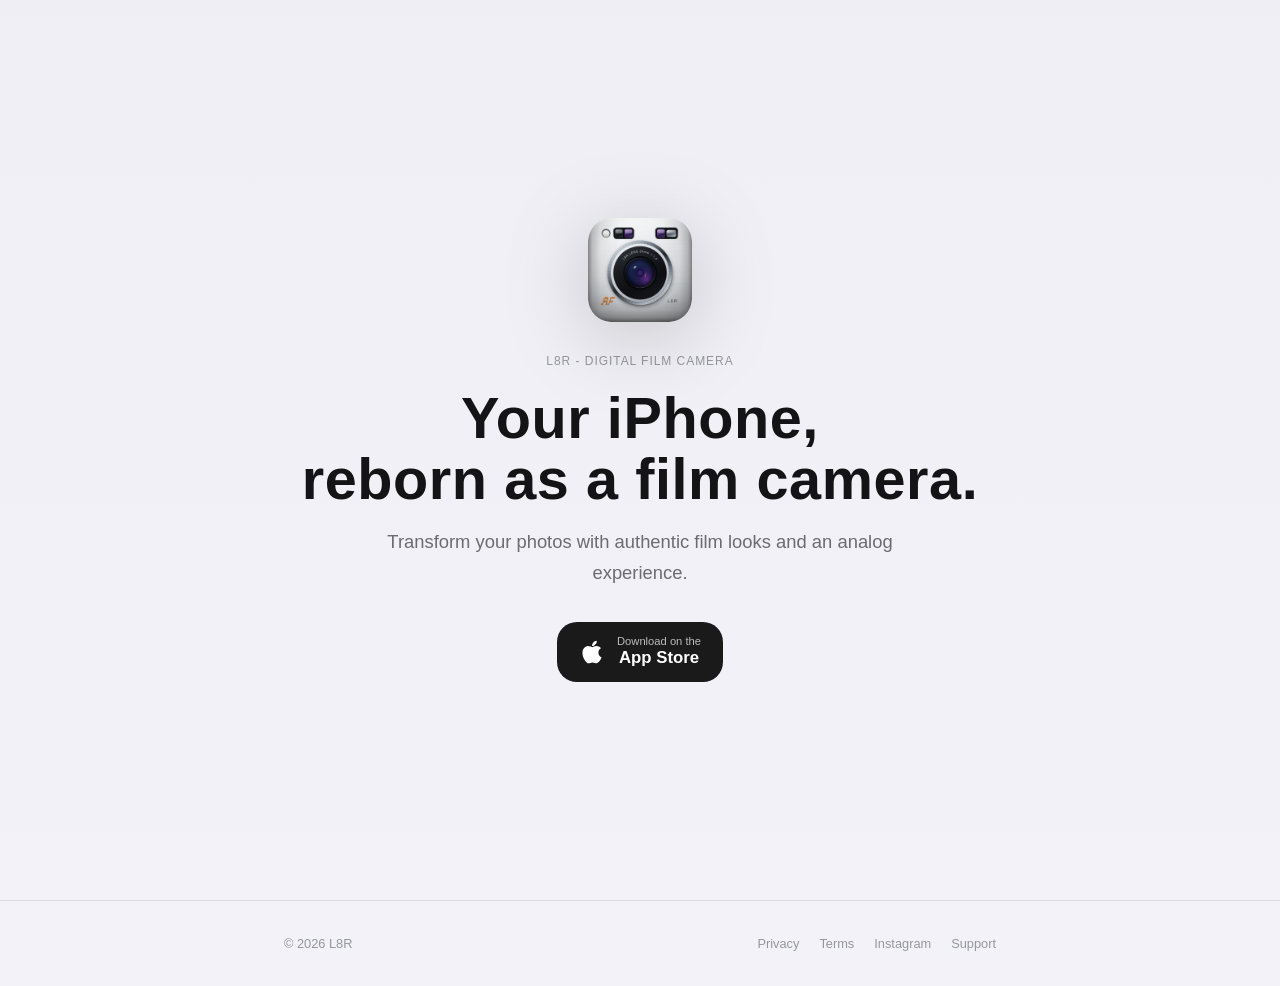
==== commit 17ca83b5: "Force every device onto the fixed hero icon, the logo references gain a v=2 query so caches holding " ====
--- a/index.html
+++ b/index.html
@@ -4,7 +4,7 @@
 	<meta charset="UTF-8" />
 	<meta name="viewport" content="width=device-width, initial-scale=1.0" />
 	<meta name="theme-color" content="#EFEFF4" />
-	<title>L8R, vintage film looks on your iPhone</title>
+	<title>L8R, a digital film camera on your iPhone</title>
 	<meta name="description" content="L8R turns your iPhone into a digital film camera. Shoot, develop, and relive your photos with authentic film looks." />
 	<link rel="canonical" href="https://l8r.camera/" />
 
@@ -13,18 +13,18 @@
 	<meta property="og:title" content="L8R - Digital Film Camera App" />
 	<meta property="og:description" content="Turn your iPhone into a digital film camera. Shoot, develop, and relive your photos." />
 	<meta property="og:url" content="https://l8r.camera/" />
-	<meta property="og:image" content="https://l8r.camera/assets/logo.png" />
+	<meta property="og:image" content="https://l8r.camera/assets/logo.png?v=2" />
 	<meta name="twitter:card" content="summary_large_image" />
 
 	<link rel="icon" type="image/svg+xml" href="assets/favicon.svg" />
-	<link rel="apple-touch-icon" href="assets/logo.png" />
+	<link rel="apple-touch-icon" href="assets/logo.png?v=2" />
 	<link rel="stylesheet" href="styles.css" />
 </head>
 <body>
 	<main>
 		<section class="hero">
 			<div class="container">
-				<img class="app-icon" src="assets/logo.png" alt="L8R app icon" width="104" height="104" />
+				<img class="app-icon" src="assets/logo.png?v=2" alt="L8R app icon" width="104" height="104" />
 				<p class="eyebrow">L8R - Digital Film Camera</p>
 				<h1>Your iPhone,<br />reborn as a film camera.</h1>
 				<p class="lede">Transform your photos with authentic film looks and an analog experience.</p>
--- a/styles.css
+++ b/styles.css
@@ -81,6 +81,7 @@
 	height: 104px;
 	display: block;
 	margin: 0 auto 30px;
+	border-radius: 22.4%;
 	filter: drop-shadow(0 14px 40px rgba(0, 0, 0, 0.18));
 }
 .hero .eyebrow {
